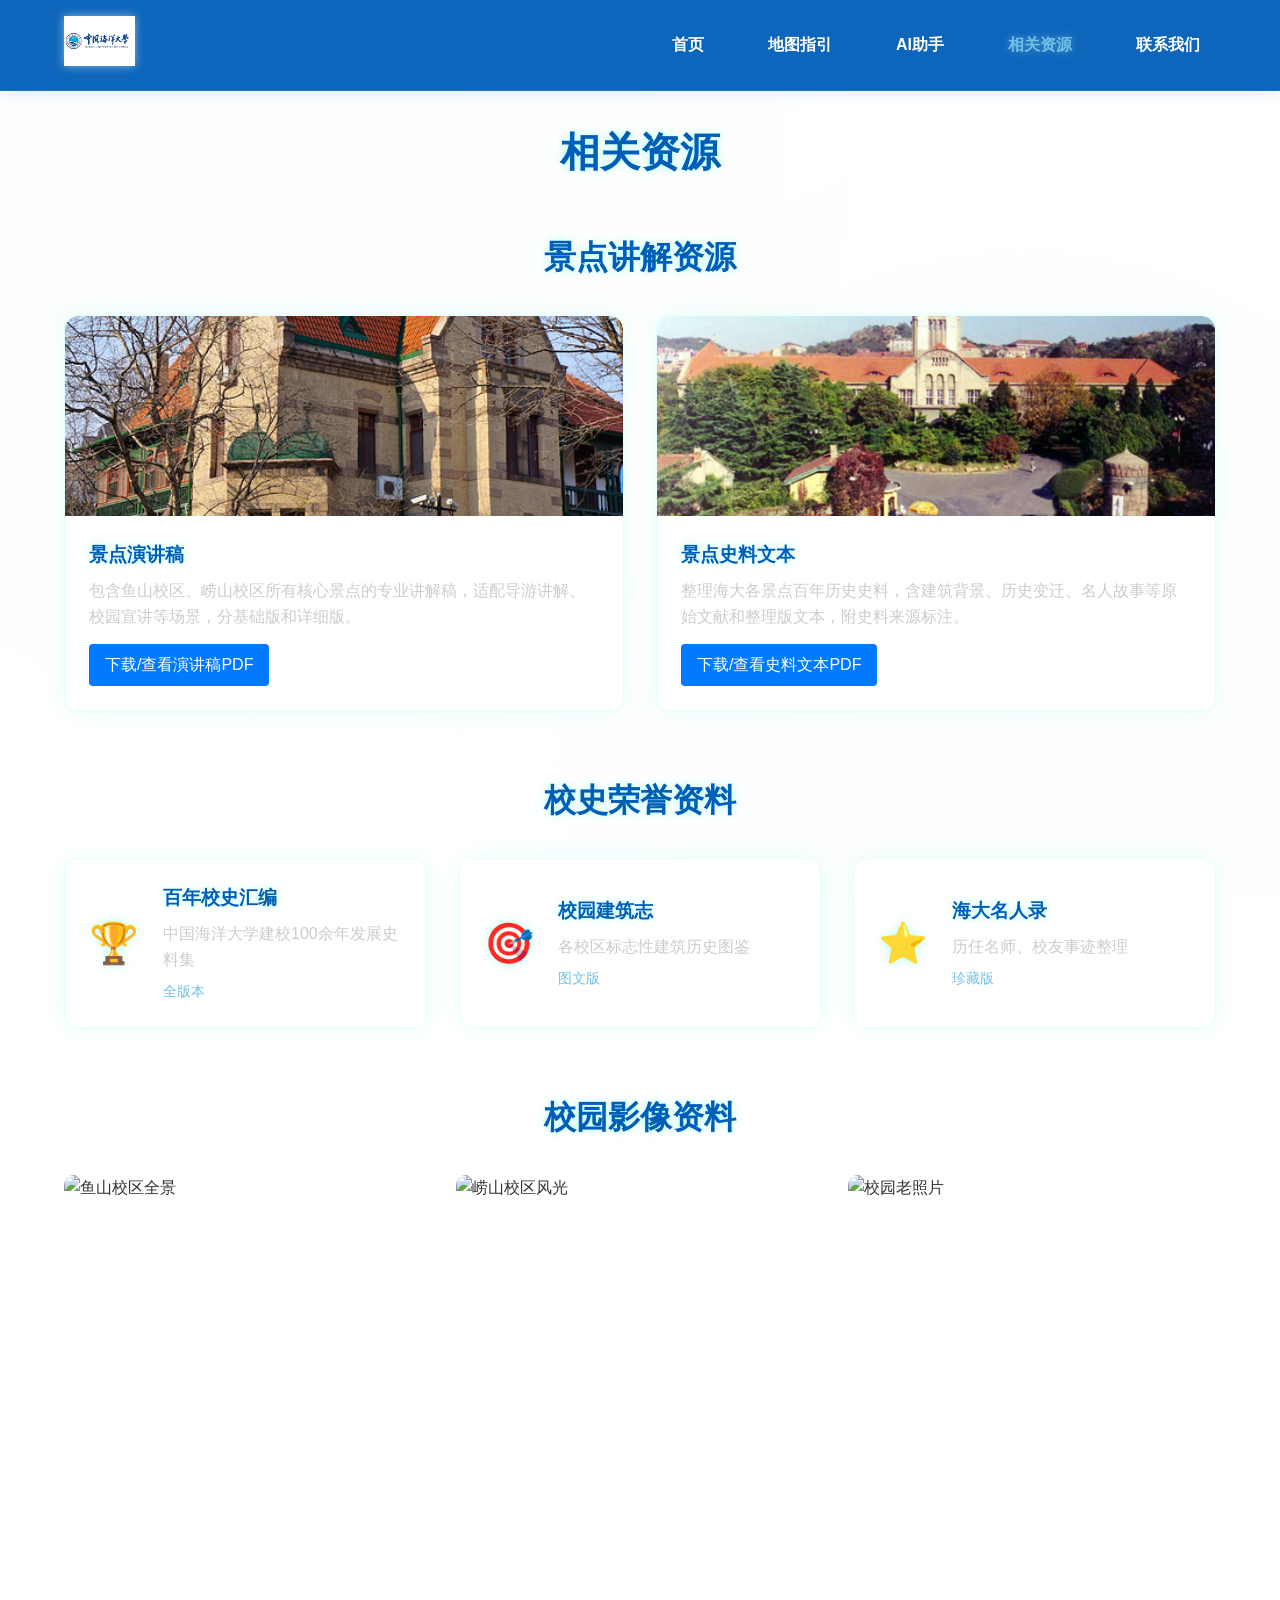
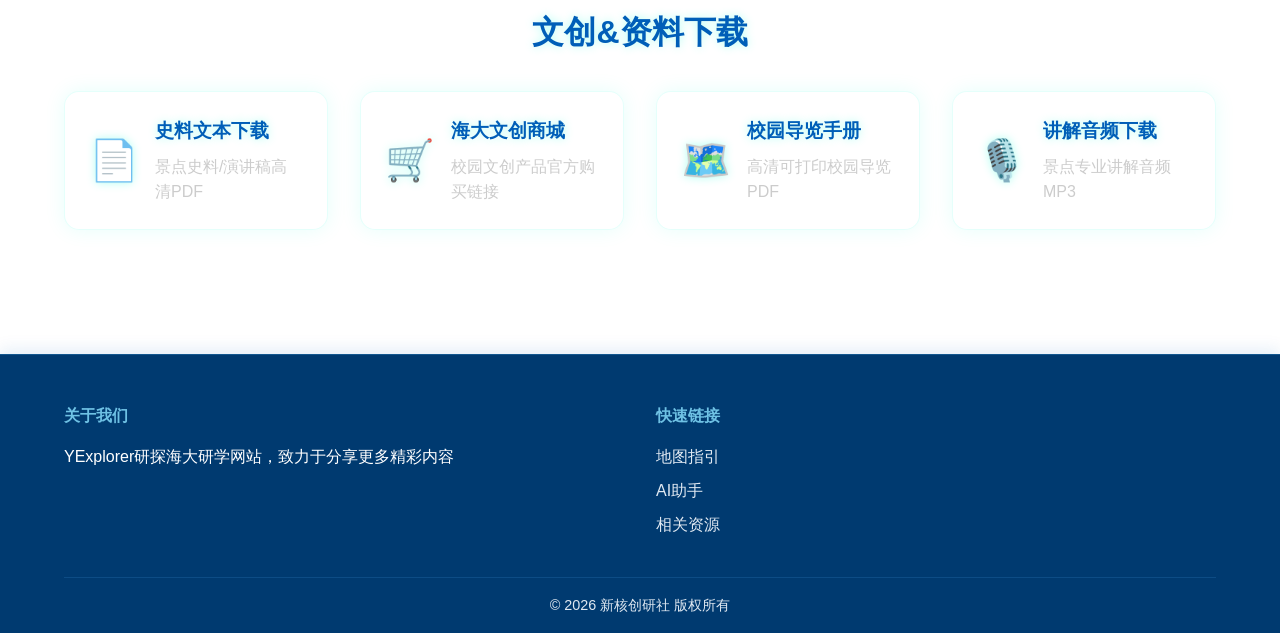
==== resources.html @ 093446d8 "Add files via upload" ====
<!DOCTYPE html>
<html lang="zh-CN">
<head>
    <meta charset="utf-8">
    <meta name="viewport" content="width=device-width, initial-scale=1.0">
    <title>相关资源 - 海大文旅</title>
    <link rel="stylesheet" href="css/style.css">
    <link rel="stylesheet" href="css/resources.css">
</head>
<body>
    <header>
        <nav class="main-nav">
            <div class="logo">
                <img src="images/logo.png" alt="中国海洋大学">
            </div>
            <div class="hamburger">
                <span></span>
                <span></span>
                <span></span>
            </div>
            <ul class="nav-links">
                <li><a href="index.html">首页</a></li>
                <li><a href="map.html">地图指引</a></li>
                <li><a href="AI.html">AI助手</a></li>
                <li><a href="resources.html" class="active">相关资源</a></li>
                <li><a href="contact.html">联系我们</a></li>
            </ul>
        </nav>
    </header>

    <main class="resources-page">
        <h1 class="page-title">相关资源</h1>

        <!-- 景点讲解资源板块（替换原动画制作） -->
<section class="info-section">
    <h2>景点讲解资源</h2>
    <div class="info-grid">
        <div class="info-card">
            <div class="info-image">
                <img src="images/景点演讲稿.jpg" alt="景点演讲稿">
            </div>
            <div class="info-content">
                <h3>景点演讲稿</h3>
                <p>包含鱼山校区、崂山校区所有核心景点的专业讲解稿，适配导游讲解、校园宣讲等场景，分基础版和详细版。</p>
                <!-- 新增PDF访问按钮/链接 -->
                <div class="pdf-link-wrapper" style="margin-top: 15px;">
                    <a href="pdfs/景点演讲稿.pdf" target="_blank" style="display: inline-block; padding: 8px 16px; background-color: #007bff; color: white; text-decoration: none; border-radius: 4px;">
                        下载/查看演讲稿PDF
                    </a>
                </div>
            </div>
        </div>
        <div class="info-card">
            <div class="info-image">
                <img src="images/景点史料.jpg" alt="景点史料">
            </div>
            <div class="info-content">
                <h3>景点史料文本</h3>
                <p>整理海大各景点百年历史史料，含建筑背景、历史变迁、名人故事等原始文献和整理版文本，附史料来源标注。</p>
                <!-- 新增PDF访问按钮/链接 -->
                <div class="pdf-link-wrapper" style="margin-top: 15px;">
                    <a href="pdfs/景点史料.pdf" target="_blank" style="display: inline-block; padding: 8px 16px; background-color: #007bff; color: white; text-decoration: none; border-radius: 4px;">
                        下载/查看史料文本PDF
                    </a>
                </div>
            </div>
        </div>
    </div>

</section>
        <!-- 校史荣誉板块（替换原获奖荣誉） -->
        <section class="awards-section">
            <h2>校史荣誉资料</h2>
            <div class="awards-grid">
                <div class="award-card">
                    <div class="award-icon">🏆</div>
                    <div class="award-content">
                        <h3>百年校史汇编</h3>
                        <p>中国海洋大学建校100余年发展史料集</p>
                        <span class="award-date">全版本</span>
                    </div>
                </div>
                <div class="award-card">
                    <div class="award-icon">🎯</div>
                    <div class="award-content">
                        <h3>校园建筑志</h3>
                        <p>各校区标志性建筑历史图鉴</p>
                        <span class="award-date">图文版</span>
                    </div>
                </div>
                <div class="award-card">
                    <div class="award-icon">⭐</div>
                    <div class="award-content">
                        <h3>海大名人录</h3>
                        <p>历任名师、校友事迹整理</p>
                        <span class="award-date">珍藏版</span>
                    </div>
                </div>
            </div>
        </section>

        <!-- 校园影像板块（替换原精美图片） -->
        <section class="gallery-section">
            <h2>校园影像资料</h2>
            <div class="gallery-grid">
                <div class="gallery-item">
                    <img src="images/gallery1.jpg" alt="鱼山校区全景">
                    <div class="gallery-caption">鱼山校区百年全景图</div>
                </div>
                <div class="gallery-item">
                    <img src="images/gallery2.jpg" alt="崂山校区风光">
                    <div class="gallery-caption">崂山校区核心景点</div>
                </div>
                <div class="gallery-item">
                    <img src="images/gallery3.jpg" alt="校园老照片">
                    <div class="gallery-caption">海大历史老照片复刻</div>
                </div>
            </div>
        </section>

        <!-- 文创&资料下载板块（替换原下载资源） -->
        <section class="download-section">
            <h2>文创&资料下载</h2>
            <div class="download-grid">
                <a href="#" class="download-card">
                    <div class="download-icon">📄</div>
                    <div class="download-info">
                        <h3>史料文本下载</h3>
                        <p>景点史料/演讲稿高清PDF</p>
                    </div>
                </a>
                <a href="#" class="download-card">
                    <div class="download-icon">🛒</div>
                    <div class="download-info">
                        <h3>海大文创商城</h3>
                        <p>校园文创产品官方购买链接</p>
                    </div>
                </a>
                <a href="#" class="download-card">
                    <div class="download-icon">🗺️</div>
                    <div class="download-info">
                        <h3>校园导览手册</h3>
                        <p>高清可打印校园导览PDF</p>
                    </div>
                </a>
                <a href="#" class="download-card">
                    <div class="download-icon">🎙️</div>
                    <div class="download-info">
                        <h3>讲解音频下载</h3>
                        <p>景点专业讲解音频MP3</p>
                    </div>
                </a>
            </div>
        </section>
    </main>

    <footer>
        <div class="footer-content">
				<div class="footer-section">

					<h4>关于我们</h4>
					<p>YExplorer研探海大研学网站，致力于分享更多精彩内容</p>
				</div>
				<div class="footer-section">
					<h4>快速链接</h4>
					<ul>
						<li><a href="map.html">地图指引</a></li>
						<li><a href="AI.html">AI助手</a></li>
						<li><a href="resources.html">相关资源</a></li>
					</ul>
				</div>
			</div>
			<div class="footer-bottom">
				<p>&copy; 2026 新核创研社 版权所有</p>
			</div>
    </footer>

    <script src="js/main.js"></script>
</body>
</html>
---- css/style.css ----
/* 全局样式：核心为中国海洋大学校色体系，适配研学主题 */
:root {
    --primary-color: #005EB8; /* 中国海洋大学主蓝（校色核心） */
    --secondary-color: #4098D7; /* 海大浅蓝（辅助色） */
    --accent-color: #6EC1E4; /* 海大浅青蓝（点缀色） */
    --text-color: #333333; /* 主文字色（深灰，清晰易读） */
    --light-text: #FFFFFF; /* 深色背景上的文字（白色） */
    /* 直接把背景变量改成背景图片配置 - 核心修改 */
    --bg-image: url('background.jpg'), /* 主背景图片（替换为你的实际路径） */
                radial-gradient(circle at 20% 20%, rgba(64, 152, 215, 0.1) 0%, transparent 50%),
                radial-gradient(circle at 80% 80%, rgba(110, 193, 228, 0.1) 0%, transparent 50%);
    --bg-color: transparent; /* 改为透明，让背景图片显示 */
    --nav-bg: rgba(0, 94, 184, 0.95); /* 导航栏背景（主蓝半透明） */
    --card-bg: #FFFFFF; /* 卡片背景（纯白，突出内容） */
    --gradient-1: linear-gradient(45deg, #005EB8, #4098D7); /* 海大蓝渐变 */
    --gradient-2: linear-gradient(135deg, #4098D7, #6EC1E4); /* 浅蓝渐变 */
    --card-shadow: 0 4px 12px rgba(0, 94, 184, 0.1); /* 卡片柔和阴影 */
    --hover-shadow: 0 6px 16px rgba(0, 94, 184, 0.15); /* hover增强阴影 */
    /* 新增遮罩变量，方便统一调整 */
    --bg-mask: rgba(255, 255, 255, 0.8); /* 半透明白色遮罩 */
}

* {
    margin: 0;
    padding: 0;
    box-sizing: border-box;
}

/* 全局背景样式 - 背景图片 + 半透明白色遮罩 */
body {
    font-family: 'Microsoft YaHei', sans-serif;
    line-height: 1.6;
    color: var(--text-color); /* 深灰文字，明亮易读 */
    
    /* 使用变量加载背景图片 */
    background-image: var(--bg-image);
    background-size: cover; /* 覆盖整个视口 */
    background-position: center; /* 居中显示 */
    background-attachment: fixed; /* 固定背景，滚动时不移动 */
    background-repeat: no-repeat; /* 不重复 */
    background-color: var(--bg-color); /* 兜底背景色 */
    
    /* 基础布局设置 */
    position: relative;
    min-height: 100vh; /* 确保背景覆盖整个页面高度 */
    z-index: 0;
}

/* 半透明白色遮罩层（全局） */
body::before {
    content: '';
    position: fixed; /* 固定遮罩层，跟随视口 */
    top: 0;
    left: 0;
    width: 100%;
    height: 100%;
    background-color: var(--bg-mask); /* 使用变量控制遮罩 */
    z-index: -1; /* 放在内容下方，不遮挡任何元素 */
    pointer-events: none; /* 不影响鼠标交互 */
}

/* 修复使用--bg-color的区域，让它们也透明显示背景图片 */
.anime-intro, .video-preview {
    background-color: transparent !important; /* 强制透明 */
}

/* 导航栏样式：海大主蓝底色，适配研学正式风格 */
.main-nav {
    background-color: var(--nav-bg);
    backdrop-filter: blur(10px);
    padding: 1rem 5%;
    box-shadow: var(--card-shadow);
    display: flex;
    justify-content: space-between;
    align-items: center;
    position: fixed;
    width: 100%;
    top: 0;
    z-index: 1000;
    border-bottom: 1px solid rgba(64, 152, 215, 0.3); /* 浅蓝边框 */
}

.logo img {
    height: 50px;
    filter: drop-shadow(0 0 5px rgba(255, 255, 255, 0.5)); /* 适配白色logo阴影 */
}

.nav-links {
    display: flex;
    list-style: none;
    gap: 2rem;
}

.nav-links a {
    text-decoration: none;
    color: var(--light-text); /* 导航文字白色 */
    font-weight: bold;
    transition: all 0.3s ease;
    position: relative;
    padding: 0.5rem 1rem;
}

.nav-links a::before {
    content: '';
    position: absolute;
    bottom: 0;
    left: 0;
    width: 0;
    height: 2px;
    background: var(--gradient-1); /* 海大蓝渐变下划线 */
    transition: width 0.3s ease;
}

.nav-links a:hover::before {
    width: 100%;
}

.nav-links a:hover,
.nav-links a.active {
    color: var(--accent-color); /* hover/激活态用浅青蓝 */
    text-shadow: 0 0 8px rgba(255, 255, 255, 0.3);
}

/* 英雄横幅区域样式：半透明白色遮罩，适配研学主题 */
.hero-banner {
    height: 100vh;
    position: relative;
    overflow: hidden;
    margin-top: 80px; /* 适配固定导航栏 */
}

.hero-banner img {
    width: 100%;
    height: 100%;
    object-fit: cover;
    transform: scale(1.1);
    transition: transform 5s ease;
}

.hero-banner:hover img {
    transform: scale(1);
}

.hero-overlay {
    content: '';
    position: absolute;
    top: 0;
    left: 0;
    right: 0;
    bottom: 0;
    /* 半透明白色遮罩，保留文字可读性且提亮背景，适配研学视觉 */
    background: rgba(255, 255, 255, 0.3);
    display: flex;
    align-items: center;
    justify-content: center;
    text-align: center;
}

.hero-text {
    max-width: 800px;
    padding: 0 2rem;
    color: var(--text-color); /* 适配白遮罩，改用深灰文字更清晰 */
    opacity: 0;
    transform: translateY(20px);
    animation: fadeInUp 1s ease forwards;
    animation-delay: 0.5s;
}

.hero-text h1 {
    font-size: 3.5rem;
    margin-bottom: 1rem;
    text-shadow: 0 0 10px rgba(255, 255, 255, 0.8); /* 白色文字阴影，提升辨识度 */
}

.hero-text p {
    font-size: 1.2rem;
    margin-bottom: 2rem;
    text-shadow: 0 0 8px rgba(255, 255, 255, 0.6);
}

@keyframes fadeInUp {
    from {
        opacity: 0;
        transform: translateY(20px);
    }
    to {
        opacity: 1;
        transform: translateY(0);
    }
}

/* 新闻区域样式：纯白卡片+海大蓝边框，适配研学简洁风格 */
.latest-news {
    padding: 4rem 5%;
}

.latest-news h2 {
    color: var(--primary-color); /* 模块标题用海大主蓝 */
    font-size: 2.5rem;
    text-align: center;
    margin-bottom: 2rem;
}

.news-grid {
    display: grid;
    grid-template-columns: repeat(auto-fit, minmax(300px, 1fr));
    gap: 2rem;
    margin-top: 2rem;
}

.news-card {
    position: relative;
    background: var(--card-bg); /* 纯白卡片 */
    border-radius: 15px;
    overflow: hidden;
    box-shadow: var(--card-shadow); /* 柔和阴影 */
    border: 1px solid rgba(0, 94, 184, 0.15); /* 浅蓝边框 */
    transition: all 0.3s ease;
}

.news-card:hover {
    transform: translateY(-10px);
    box-shadow: var(--hover-shadow); /* hover增强阴影 */
    border-color: rgba(0, 94, 184, 0.3); /* 边框加深 */
}

.news-card img {
    width: 100%;
    height: 200px;
    object-fit: cover;
}

/* 动画简介区域：海大蓝标题，纯白卡片 */
.anime-intro {
    padding: 6rem 5%;
}

.intro-container {
    max-width: 1200px;
    margin: 0 auto;
}

.intro-text h2 {
    color: var(--primary-color); /* 标题用海大主蓝 */
    font-size: 2.5rem;
    margin-bottom: 2rem;
    text-align: center;
}

.intro-text > p {
    text-align: center;
    max-width: 800px;
    margin: 0 auto 3rem;
    font-size: 1.1rem;
    line-height: 1.8;
    color: var(--text-color);
}

.features {
    display: grid;
    grid-template-columns: repeat(auto-fit, minmax(250px, 1fr));
    gap: 2rem;
    margin-top: 3rem;
}

.feature-item {
    text-align: center;
    padding: 2rem;
    background: var(--card-bg); /* 纯白卡片 */
    border-radius: 15px;
    border: 1px solid rgba(0, 94, 184, 0.15); /* 浅蓝边框 */
    transition: transform 0.3s ease;
}

.feature-item:hover {
    transform: translateY(-10px);
    box-shadow: var(--card-shadow);
}

.feature-icon {
    font-size: 3rem;
    margin-bottom: 1rem;
    display: block;
    color: var(--primary-color); /* 图标用海大主蓝 */
}

.feature-item h3 {
    color: var(--primary-color); /* 小标题用主蓝 */
    margin-bottom: 1rem;
}

.feature-item p {
    color: var(--text-color); /* 正文深灰 */
}

/* 视频预览区域：海大蓝标题，柔和阴影 */
.video-preview {
    padding: 6rem 5%;
}

.video-preview h2 {
    text-align: center;
    color: var(--primary-color); /* 标题用主蓝 */
    font-size: 2.5rem;
    margin-bottom: 3rem;
}

.video-container {
    max-width: 1000px;
    margin: 0 auto;
}

.video-wrapper {
    position: relative;
    padding-bottom: 56.25%; /* 16:9 比例 */
    height: 0;
    overflow: hidden;
    border-radius: 15px;
    box-shadow: var(--card-shadow); /* 柔和阴影 */
    border: 1px solid rgba(0, 94, 184, 0.15); /* 浅蓝边框 */
}

.video-placeholder {
    position: absolute;
    top: 0;
    left: 0;
    width: 100%;
    height: 100%;
    cursor: pointer;
}

.video-placeholder img {
    width: 100%;
    height: 100%;
    object-fit: cover;
}

.play-overlay {
    position: absolute;
    top: 0;
    left: 0;
    width: 100%;
    height: 100%;
    background: rgba(0, 94, 184, 0.3); /* 海大蓝半透明遮罩 */
    display: flex;
    align-items: center;
    justify-content: center;
    transition: background 0.3s ease;
}

.play-overlay:hover {
    background: rgba(0, 94, 184, 0.5); /* hover加深遮罩 */
}

.play-button {
    width: 80px;
    height: 80px;
    background: var(--primary-color); /* 播放按钮主蓝 */
    border-radius: 50%;
    display: flex;
    align-items: center;
    justify-content: center;
    transition: transform 0.3s ease;
}

.play-button span {
    color: var(--light-text); /* 播放图标白色 */
    font-size: 2rem;
    margin-left: 5px;
}

.video-placeholder:hover .play-button {
    transform: scale(1.1);
}

.video-frame {
    position: absolute;
    top: 0;
    left: 0;
    width: 100%;
    height: 100%;
}

.video-frame video {
    width: 100%;
    height: 100%;
    object-fit: cover;
    background: black;
}

.video-description {
    text-align: center;
    margin-top: 2rem;
}

.video-description h3 {
    color: var(--primary-color); /* 视频标题主蓝 */
    margin-bottom: 0.5rem;
}

/* 新闻卡片内容样式 */
.news-content {
    padding: 1.5rem;
}

.news-content h3 {
    color: var(--primary-color); /* 新闻标题主蓝 */
    margin-bottom: 0.5rem;
}

.news-content p {
    color: var(--text-color); /* 新闻正文深灰 */
}

.news-date {
    display: block;
    color: var(--secondary-color); /* 日期用浅蓝 */
    font-size: 0.9rem;
    margin-top: 1rem;
}

.news-more {
    text-align: center;
    margin-top: 3rem;
}

.more-btn {
    display: inline-block;
    background: var(--gradient-1); /* 渐变按钮 */
    color: var(--light-text); /* 按钮文字白色 */
    padding: 1rem 2rem;
    border-radius: 8px;
    text-decoration: none;
    transition: all 0.3s ease;
}

.more-btn:hover {
    background: var(--primary-color); /* hover变主蓝 */
    transform: translateY(-3px);
    box-shadow: var(--card-shadow);
}

/* 英雄区域按钮：海大蓝渐变 */
.hero-btn {
    display: inline-block;
    background: var(--gradient-1); /* 主蓝渐变 */
    color: var(--light-text);
    padding: 1rem 2rem;
    border-radius: 30px;
    text-decoration: none;
    margin-top: 2rem;
    transition: transform 0.3s ease, background 0.3s ease;
    border: none;
    position: relative;
    overflow: hidden;
    z-index: 1;
}

.hero-btn::before {
    content: '';
    position: absolute;
    top: 0;
    left: 0;
    width: 100%;
    height: 100%;
    background: var(--gradient-2); /* 浅蓝渐变 */
    opacity: 0;
    z-index: -1;
    transition: opacity 0.3s ease;
}

.hero-btn:hover {
    transform: translateY(-3px);
    box-shadow: var(--card-shadow);
}

.hero-btn:hover::before {
    opacity: 1;
}

/* 页脚样式：海大深蓝底色，白色文字 */
footer {
    background-color: #003A70; /* 海大深蓝（校色辅助） */
    backdrop-filter: blur(10px);
    color: var(--light-text); /* 页脚文字白色 */
    padding: 3rem 5% 1rem;
    border-top: 1px solid rgba(64, 152, 215, 0.3); /* 浅蓝边框 */
    box-shadow: 0 -5px 15px rgba(0, 94, 184, 0.1);
}

.footer-content {
    max-width: 1200px;
    margin: 0 auto;
    display: grid;
    grid-template-columns: repeat(auto-fit, minmax(250px, 1fr));
    gap: 2rem;
}

.footer-section h4 {
    color: var(--accent-color); /* 页脚标题用浅青蓝 */
    margin-bottom: 1rem;
}

.footer-section ul {
    list-style: none;
}

.footer-section a {
    color: #E0E9F2; /* 页脚链接浅灰蓝 */
    text-decoration: none;
    display: block;
    margin-bottom: 0.5rem;
    transition: all 0.3s ease;
}

.footer-section a:hover {
    color: var(--accent-color); /* hover变浅青蓝 */
    transform: translateX(5px);
}

.footer-bottom {
    margin-top: 2rem;
    padding-top: 1rem;
    border-top: 1px solid rgba(64, 152, 215, 0.2);
    text-align: center;
}

.footer-bottom p {
    color: #E0E9F2; /* 版权文字浅灰蓝 */
    font-size: 0.9rem;
}

/* 汉堡菜单按钮：适配海大蓝 */
.hamburger {
    display: none;
    cursor: pointer;
    padding: 0.5rem;
    border: 2px solid var(--light-text); /* 白色边框 */
    border-radius: 5px;
    background: rgba(0, 94, 184, 0.2); /* 主蓝半透明背景 */
    transition: all 0.3s ease;
}

.hamburger span {
    display: block;
    width: 25px;
    height: 3px;
    background-color: var(--light-text); /* 白色横线 */
    margin: 5px 0;
    transition: all 0.3s ease;
}

.hamburger:hover {
    background: rgba(0, 94, 184, 0.4); /* hover加深背景 */
}

/* 汉堡菜单激活状态 */
.hamburger.active span:nth-child(1) {
    transform: rotate(45deg) translate(5px, 5px);
}

.hamburger.active span:nth-child(2) {
    opacity: 0;
}

.hamburger.active span:nth-child(3) {
    transform: rotate(-45deg) translate(7px, -6px);
}

/* 移动端响应式调整 */
@media (max-width: 768px) {
    .hamburger {
        display: block;
        z-index: 1001;
    }

    .nav-links {
        position: fixed;
        top: 0;
        right: -100%;
        width: 100%;
        height: 100vh;
        background: var(--nav-bg); /* 导航弹窗主蓝 */
        backdrop-filter: blur(10px);
        flex-direction: column;
        justify-content: center;
        align-items: center;
        transition: 0.3s ease;
        border-left: 1px solid rgba(64, 152, 215, 0.3);
    }

    .nav-links.active {
        right: 0;
    }

    .nav-links li {
        margin: 1.5rem 0;
        opacity: 0;
        transform: translateX(50px);
        transition: all 0.3s ease;
    }

    .nav-links.active li {
        opacity: 1;
        transform: translateX(0);
    }

    .nav-links.active li:nth-child(1) { transition-delay: 0.2s; }
    .nav-links.active li:nth-child(2) { transition-delay: 0.3s; }
    .nav-links.active li:nth-child(3) { transition-delay: 0.4s; }
    .nav-links.active li:nth-child(4) { transition-delay: 0.5s; }
    .nav-links.active li:nth-child(5) { transition-delay: 0.6s; }

    .hero-text h1 {
        font-size: 2.5rem;
    }
    
    .hero-text p {
        font-size: 1rem;
    }

    .features {
        grid-template-columns: 1fr;
    }

    .video-container {
        padding: 0 1rem;
    }
}
---- css/resources.css ----
.resources-page {
    padding: 120px 5% 60px;
    background-color: var(--bg-color);
}

.page-title {
    text-align: center;
    font-size: 2.5rem;
    margin-bottom: 3rem;
    color: var(--primary-color);
    text-shadow: 0 0 10px rgba(0, 255, 213, 0.3);
}

section {
    margin-bottom: 4rem;
}

section h2 {
    color: var(--primary-color);
    font-size: 2rem;
    margin-bottom: 2rem;
    text-align: center;
    text-shadow: 0 0 10px rgba(0, 255, 213, 0.3);
}

.info-grid {
    display: grid;
    grid-template-columns: repeat(auto-fit, minmax(300px, 1fr));
    gap: 2rem;
    max-width: 1200px;
    margin: 0 auto;
}

.info-card {
    background: var(--card-bg);
    backdrop-filter: blur(10px);
    border-radius: 15px;
    overflow: hidden;
    box-shadow: 0 0 20px rgba(0, 255, 213, 0.1);
    border: 1px solid rgba(0, 255, 213, 0.1);
    transition: transform 0.3s ease;
}

.info-card:hover {
    transform: translateY(-5px);
    box-shadow: var(--neon-shadow);
    border-color: rgba(0, 255, 213, 0.3);
}

.info-image {
    height: 200px;
    overflow: hidden;
}

.info-image img {
    width: 100%;
    height: 100%;
    object-fit: cover;
    transition: transform 0.3s ease;
}

.info-card:hover .info-image img {
    transform: scale(1.1);
}

.info-content {
    padding: 1.5rem;
}

.info-content h3 {
    color: var(--primary-color);
    margin-bottom: 0.5rem;
    text-shadow: 0 0 10px rgba(0, 255, 213, 0.3);
}

.info-content p {
    color: #cccccc;
    line-height: 1.6;
}

.awards-grid {
    display: grid;
    grid-template-columns: repeat(auto-fit, minmax(250px, 1fr));
    gap: 2rem;
    max-width: 1200px;
    margin: 0 auto;
}

.award-card {
    display: flex;
    align-items: center;
    padding: 1.5rem;
    background: var(--card-bg);
    backdrop-filter: blur(10px);
    border-radius: 15px;
    box-shadow: 0 0 20px rgba(0, 255, 213, 0.1);
    border: 1px solid rgba(0, 255, 213, 0.1);
    transition: transform 0.3s ease;
}

.award-card:hover {
    transform: translateY(-5px);
    box-shadow: var(--neon-shadow);
    border-color: rgba(0, 255, 213, 0.3);
}

.award-icon {
    font-size: 2.5rem;
    margin-right: 1.5rem;
    color: var(--primary-color);
    text-shadow: 0 0 10px rgba(0, 255, 213, 0.3);
}

.award-content h3 {
    color: var(--primary-color);
    margin-bottom: 0.5rem;
    text-shadow: 0 0 10px rgba(0, 255, 213, 0.3);
}

.award-content p {
    color: #cccccc;
    margin-bottom: 0.5rem;
}

.award-date {
    color: var(--accent-color);
    font-size: 0.9rem;
    display: block;
}

.gallery-grid {
    display: grid;
    grid-template-columns: repeat(auto-fit, minmax(250px, 1fr));
    gap: 1.5rem;
    max-width: 1200px;
    margin: 0 auto;
}

.gallery-item {
    position: relative;
    border-radius: 10px;
    overflow: hidden;
    aspect-ratio: 1;
}

.gallery-item img {
    width: 100%;
    height: 100%;
    object-fit: cover;
    transition: transform 0.3s ease;
}

.gallery-item:hover img {
    transform: scale(1.1);
}

.gallery-caption {
    position: absolute;
    bottom: 0;
    left: 0;
    right: 0;
    padding: 1rem;
    background: linear-gradient(transparent, rgba(0, 0, 0, 0.9));
    color: white;
    transform: translateY(100%);
    transition: transform 0.3s ease;
    text-shadow: 0 0 10px rgba(0, 255, 213, 0.3);
}

.gallery-item:hover .gallery-caption {
    transform: translateY(0);
}

.download-grid {
    display: grid;
    grid-template-columns: repeat(auto-fit, minmax(250px, 1fr));
    gap: 2rem;
    max-width: 1200px;
    margin: 0 auto;
}

.download-card {
    display: flex;
    align-items: center;
    padding: 1.5rem;
    background: var(--card-bg);
    backdrop-filter: blur(10px);
    border-radius: 15px;
    box-shadow: 0 0 20px rgba(0, 255, 213, 0.1);
    border: 1px solid rgba(0, 255, 213, 0.1);
    text-decoration: none;
    color: #cccccc;
    transition: transform 0.3s ease;
}

.download-card:hover {
    transform: translateY(-5px);
    box-shadow: var(--neon-shadow);
    border-color: rgba(0, 255, 213, 0.3);
}

.download-icon {
    font-size: 2.5rem;
    margin-right: 1rem;
    color: var(--primary-color);
    text-shadow: 0 0 10px rgba(0, 255, 213, 0.3);
}

.download-info h3 {
    color: var(--primary-color);
    margin-bottom: 0.5rem;
    text-shadow: 0 0 10px rgba(0, 255, 213, 0.3);
}

.download-info p {
    color: #cccccc;
}

@media (max-width: 768px) {
    .video-grid,
    .gallery-grid,
    .download-grid {
        grid-template-columns: 1fr;
    }

    .gallery-item {
        aspect-ratio: 16/9;
    }

    .gallery-caption {
        transform: translateY(0);
    }
}
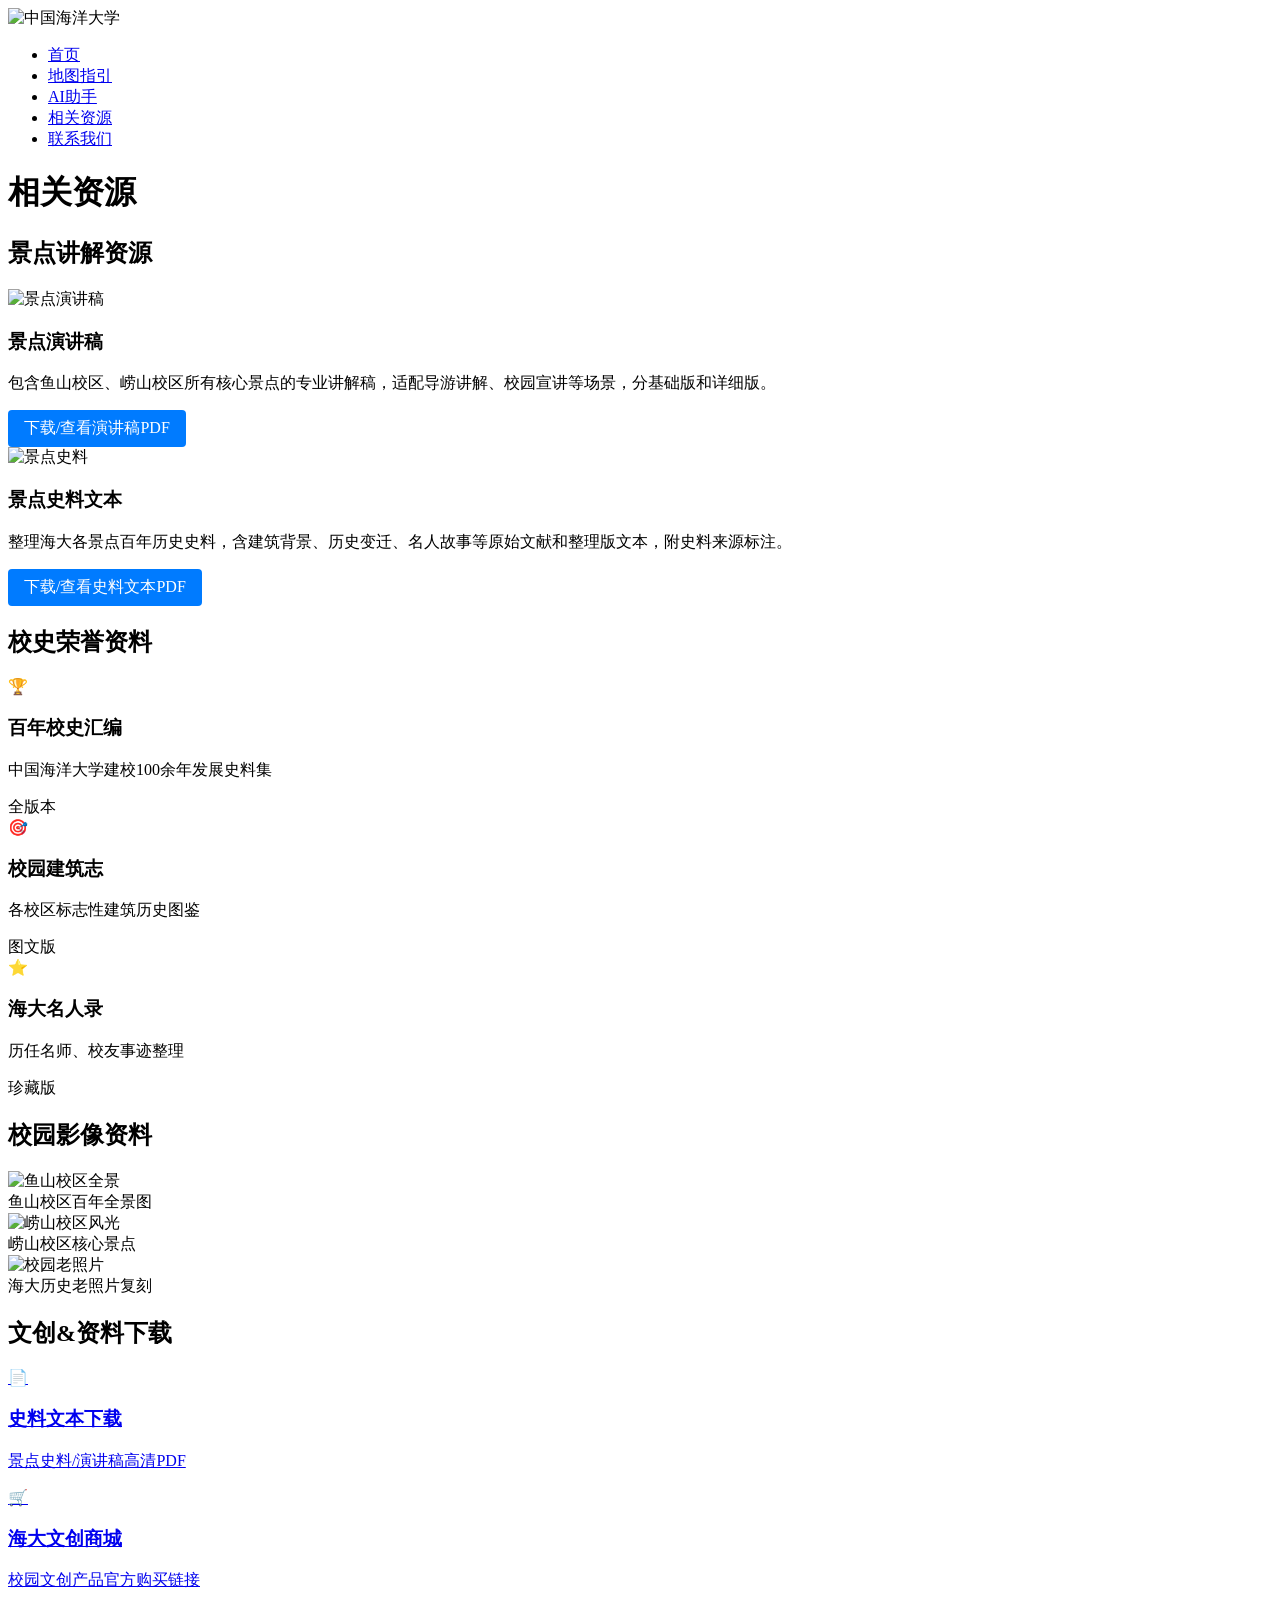
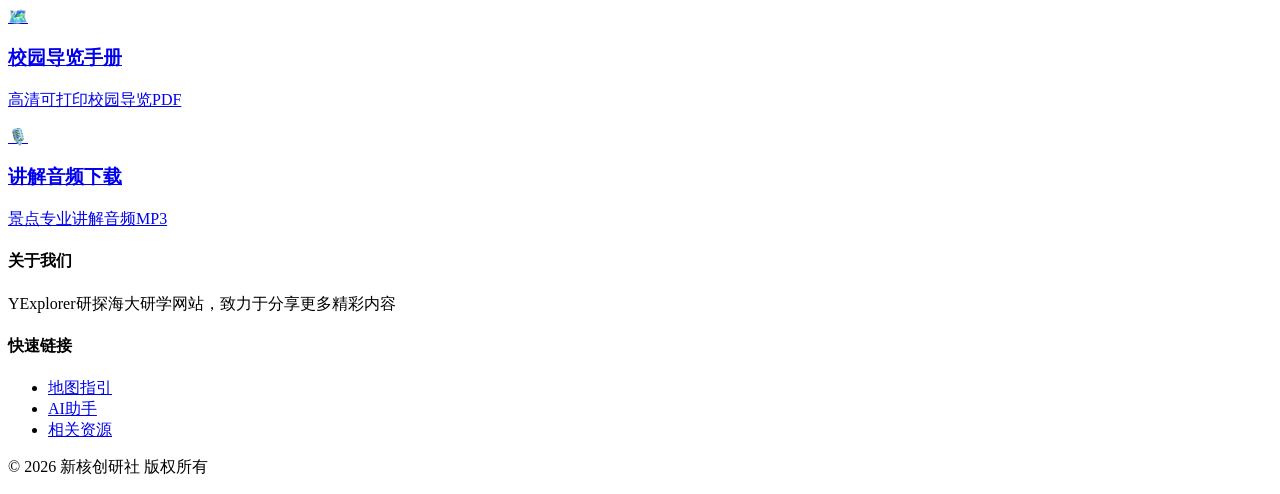
==== commit ee82ce8f: "Update resources.html" ====
--- a/resources.html
+++ b/resources.html
@@ -4,14 +4,14 @@
     <meta charset="utf-8">
     <meta name="viewport" content="width=device-width, initial-scale=1.0">
     <title>相关资源 - 海大文旅</title>
-    <link rel="stylesheet" href="css/style.css">
-    <link rel="stylesheet" href="css/resources.css">
+    <link rel="stylesheet" href="/Yexplorer/css/style.css">
+    <link rel="stylesheet" href="/Yexplorer/css/resources.css">
 </head>
 <body>
     <header>
         <nav class="main-nav">
             <div class="logo">
-                <img src="images/logo.png" alt="中国海洋大学">
+                <img src="/Yexplorer/images/logo.png" alt="中国海洋大学">
             </div>
             <div class="hamburger">
                 <span></span>
@@ -19,11 +19,11 @@
                 <span></span>
             </div>
             <ul class="nav-links">
-                <li><a href="index.html">首页</a></li>
-                <li><a href="map.html">地图指引</a></li>
-                <li><a href="AI.html">AI助手</a></li>
-                <li><a href="resources.html" class="active">相关资源</a></li>
-                <li><a href="contact.html">联系我们</a></li>
+                <li><a href="/Yexplorer/index.html">首页</a></li>
+                <li><a href="/Yexplorer/map.html">地图指引</a></li>
+                <li><a href="/Yexplorer/AI.html">AI助手</a></li>
+                <li><a href="/Yexplorer/resources.html" class="active">相关资源</a></li>
+                <li><a href="/Yexplorer/contact.html">联系我们</a></li>
             </ul>
         </nav>
     </header>
@@ -37,14 +37,14 @@
     <div class="info-grid">
         <div class="info-card">
             <div class="info-image">
-                <img src="images/景点演讲稿.jpg" alt="景点演讲稿">
+                <img src="/Yexplorer/images/景点演讲稿.jpg" alt="景点演讲稿">
             </div>
             <div class="info-content">
                 <h3>景点演讲稿</h3>
                 <p>包含鱼山校区、崂山校区所有核心景点的专业讲解稿，适配导游讲解、校园宣讲等场景，分基础版和详细版。</p>
                 <!-- 新增PDF访问按钮/链接 -->
                 <div class="pdf-link-wrapper" style="margin-top: 15px;">
-                    <a href="pdfs/景点演讲稿.pdf" target="_blank" style="display: inline-block; padding: 8px 16px; background-color: #007bff; color: white; text-decoration: none; border-radius: 4px;">
+                    <a href="/Yexplorer/pdfs/景点演讲稿.pdf" target="_blank" style="display: inline-block; padding: 8px 16px; background-color: #007bff; color: white; text-decoration: none; border-radius: 4px;">
                         下载/查看演讲稿PDF
                     </a>
                 </div>
@@ -52,14 +52,14 @@
         </div>
         <div class="info-card">
             <div class="info-image">
-                <img src="images/景点史料.jpg" alt="景点史料">
+                <img src="/Yexplorer/images/景点史料.jpg" alt="景点史料">
             </div>
             <div class="info-content">
                 <h3>景点史料文本</h3>
                 <p>整理海大各景点百年历史史料，含建筑背景、历史变迁、名人故事等原始文献和整理版文本，附史料来源标注。</p>
                 <!-- 新增PDF访问按钮/链接 -->
                 <div class="pdf-link-wrapper" style="margin-top: 15px;">
-                    <a href="pdfs/景点史料.pdf" target="_blank" style="display: inline-block; padding: 8px 16px; background-color: #007bff; color: white; text-decoration: none; border-radius: 4px;">
+                    <a href="/Yexplorer/pdfs/景点史料.pdf" target="_blank" style="display: inline-block; padding: 8px 16px; background-color: #007bff; color: white; text-decoration: none; border-radius: 4px;">
                         下载/查看史料文本PDF
                     </a>
                 </div>
@@ -104,15 +104,15 @@
             <h2>校园影像资料</h2>
             <div class="gallery-grid">
                 <div class="gallery-item">
-                    <img src="images/gallery1.jpg" alt="鱼山校区全景">
+                    <img src="/Yexplorer/images/gallery1.jpg" alt="鱼山校区全景">
                     <div class="gallery-caption">鱼山校区百年全景图</div>
                 </div>
                 <div class="gallery-item">
-                    <img src="images/gallery2.jpg" alt="崂山校区风光">
+                    <img src="/Yexplorer/images/gallery2.jpg" alt="崂山校区风光">
                     <div class="gallery-caption">崂山校区核心景点</div>
                 </div>
                 <div class="gallery-item">
-                    <img src="images/gallery3.jpg" alt="校园老照片">
+                    <img src="/Yexplorer/images/gallery3.jpg" alt="校园老照片">
                     <div class="gallery-caption">海大历史老照片复刻</div>
                 </div>
             </div>
@@ -164,9 +164,9 @@
 				<div class="footer-section">
 					<h4>快速链接</h4>
 					<ul>
-						<li><a href="map.html">地图指引</a></li>
-						<li><a href="AI.html">AI助手</a></li>
-						<li><a href="resources.html">相关资源</a></li>
+						<li><a href="/Yexplorer/map.html">地图指引</a></li>
+						<li><a href="/Yexplorer/AI.html">AI助手</a></li>
+						<li><a href="/Yexplorer/resources.html">相关资源</a></li>
 					</ul>
 				</div>
 			</div>
@@ -175,6 +175,6 @@
 			</div>
     </footer>
 
-    <script src="js/main.js"></script>
+    <script src="/Yexplorer/js/main.js"></script>
 </body>
-</html>+</html>
